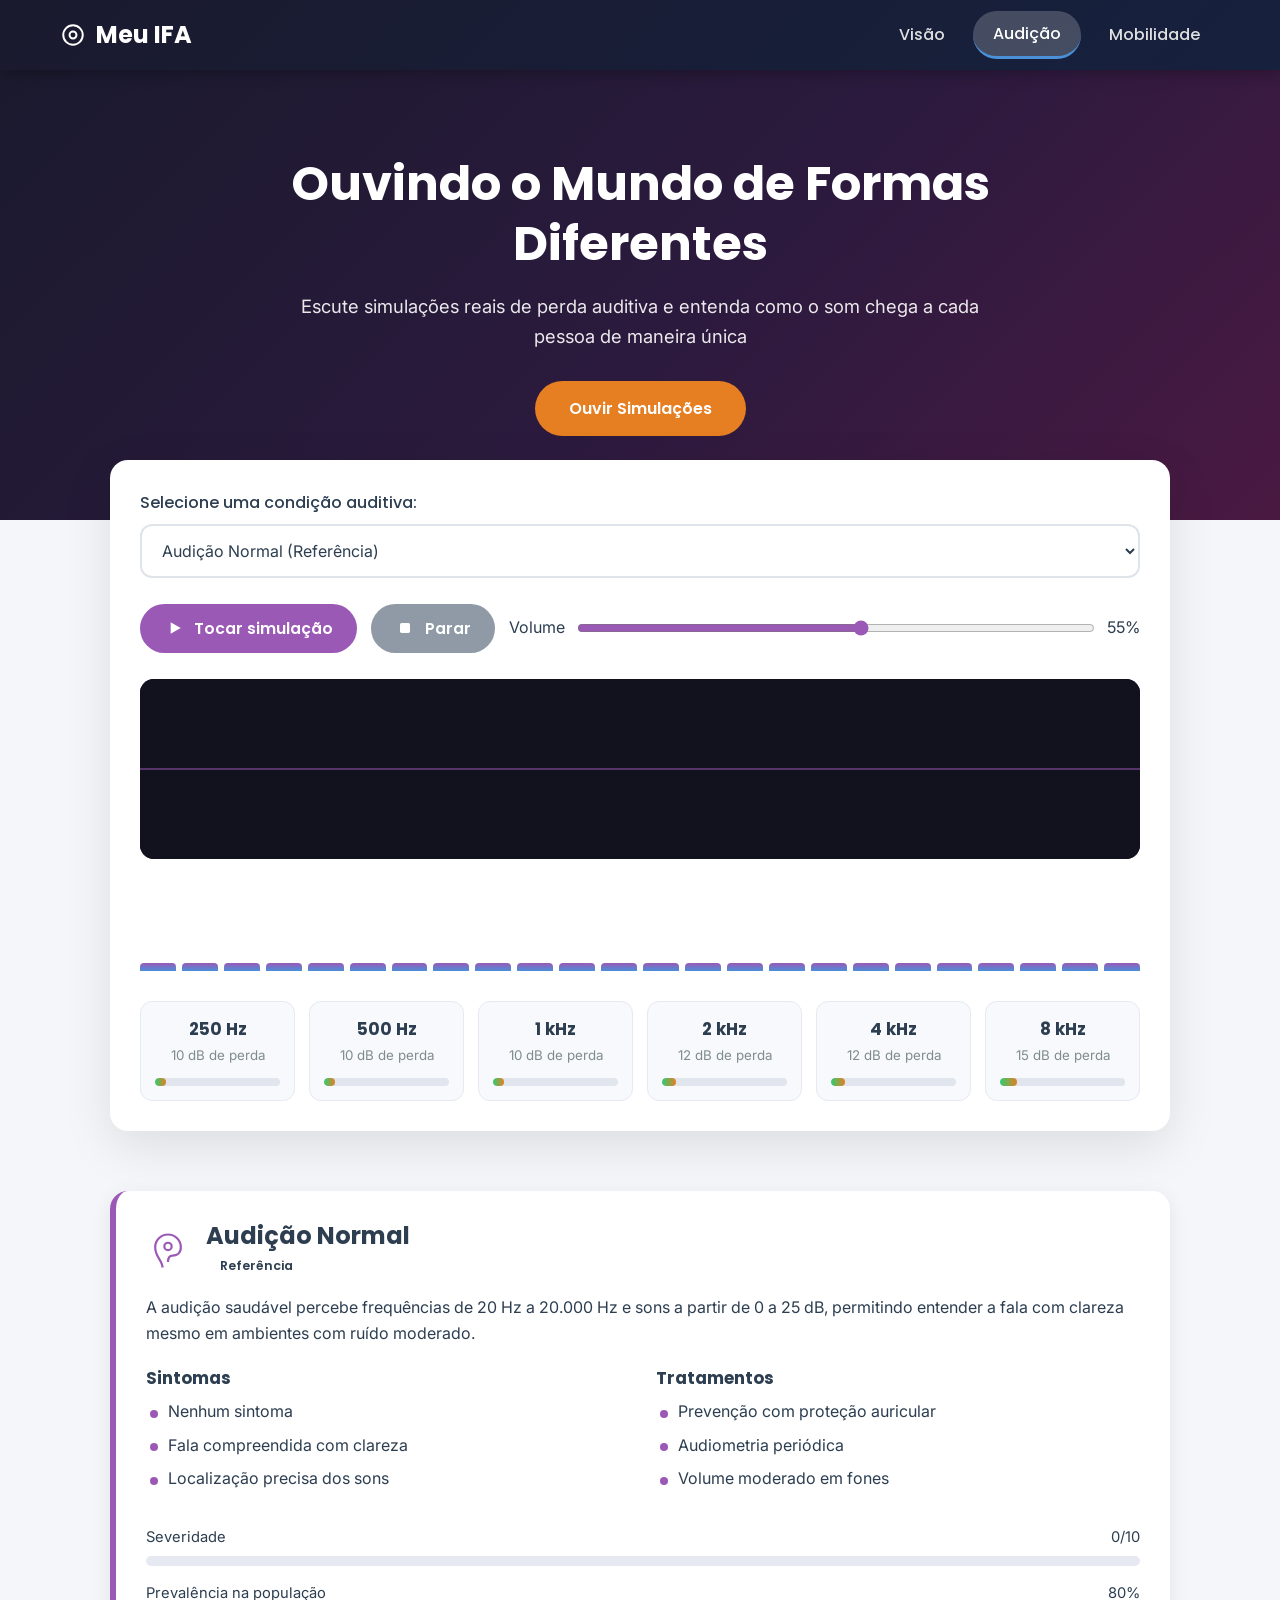
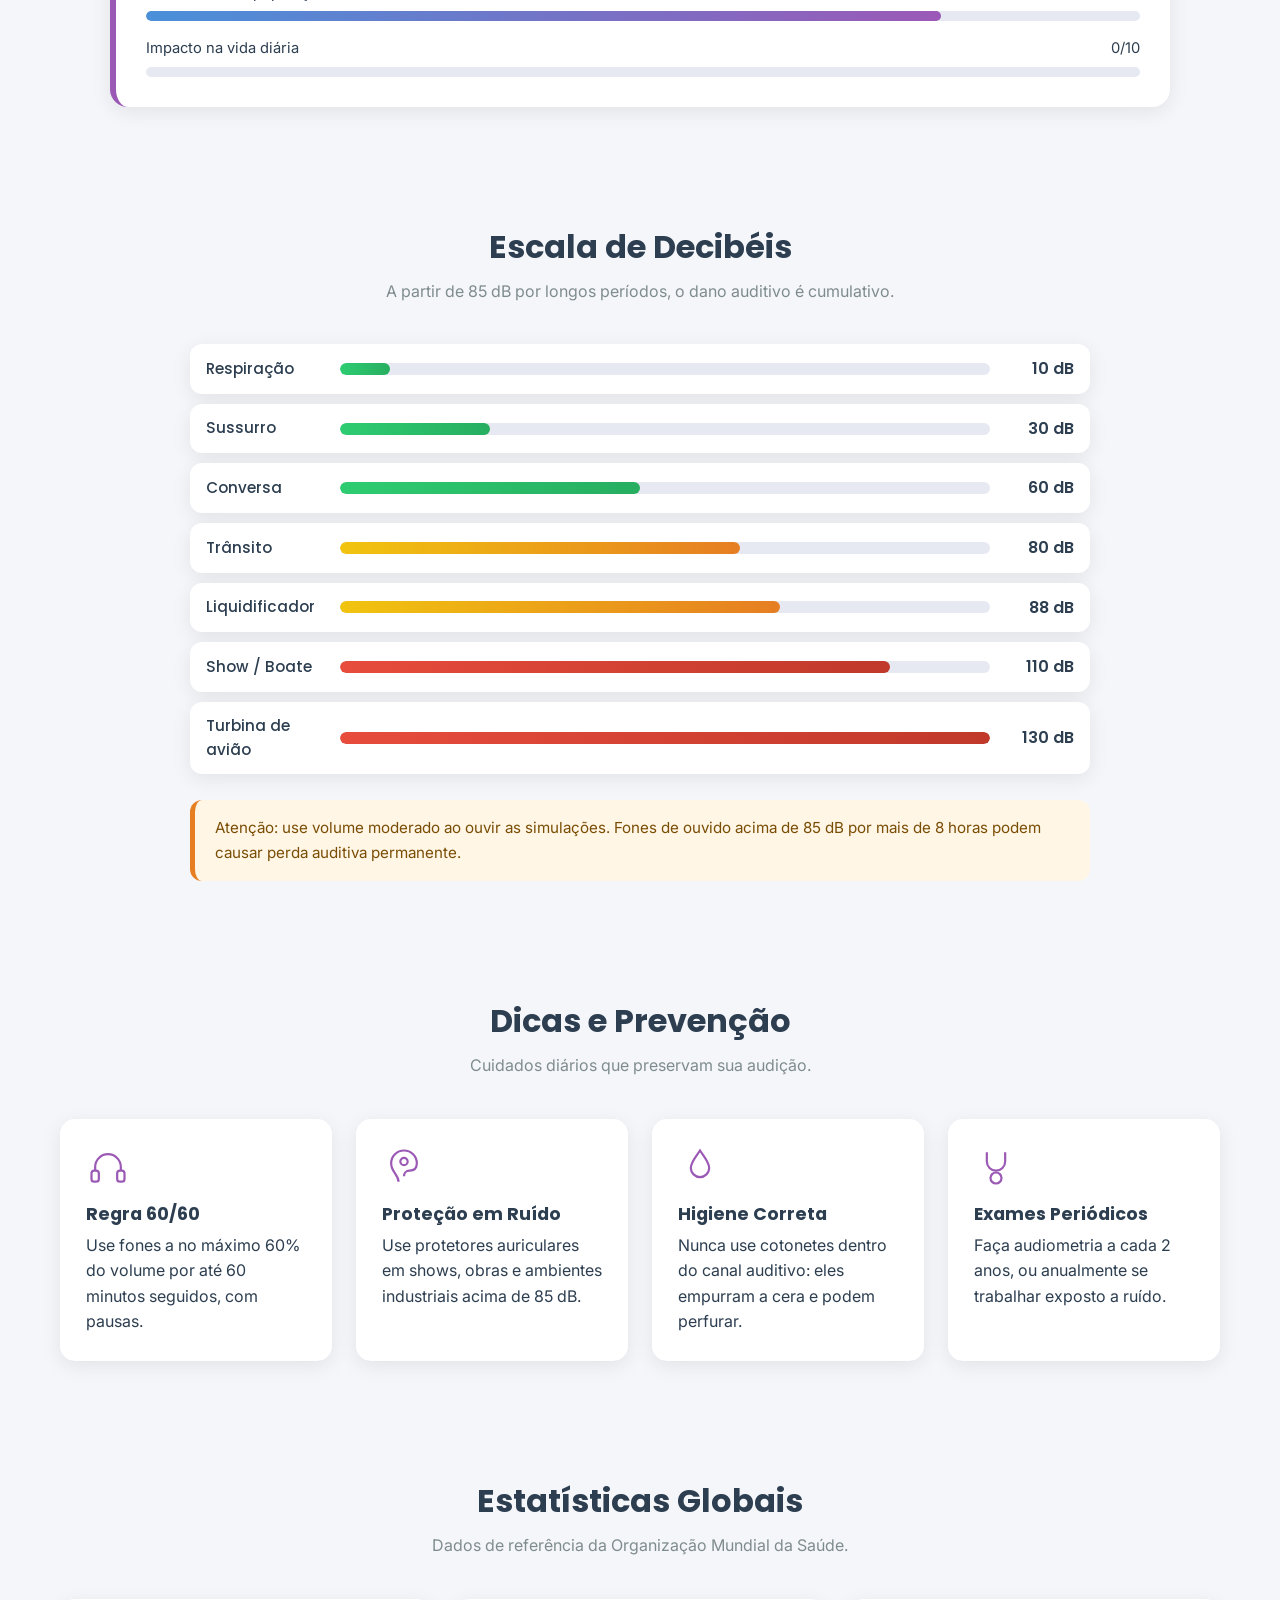
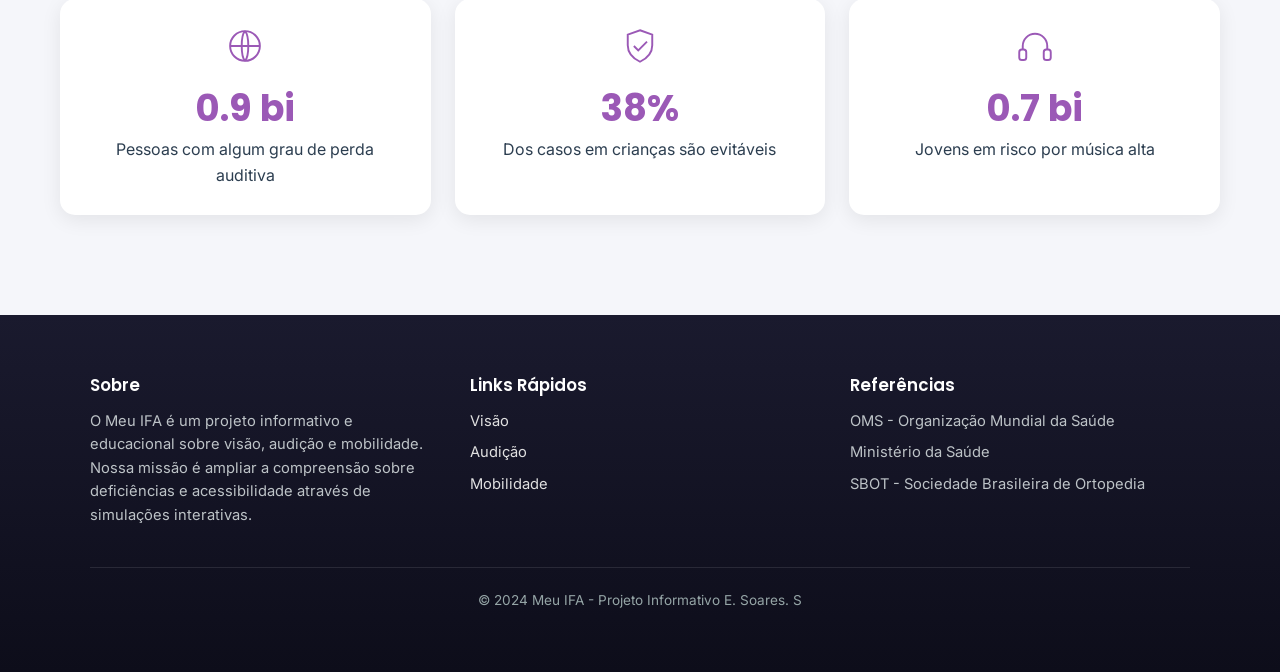
==== audicao.html @ 1caa63b7 "Add files via upload" ====
<!DOCTYPE html>
<html lang="pt-BR">
  <head>
    <meta charset="UTF-8" />
    <meta name="viewport" content="width=device-width, initial-scale=1.0" />
    <title>Audição | Meu IFA</title>
    <meta
      name="description"
      content="Simule perda auditiva leve, moderada, severa, zumbido e presbiacusia com áudio em tempo real, veja audiogramas, escala de decibéis e prevenção."
    />
    <link rel="preconnect" href="https://fonts.googleapis.com" />
    <link rel="preconnect" href="https://fonts.gstatic.com" crossorigin />
    <link
      href="https://fonts.googleapis.com/css2?family=Poppins:wght@300;400;500;600;700&family=Inter:wght@400;500&display=swap"
      rel="stylesheet"
    />
    <link rel="stylesheet" href="css/estilo.css" />
    <link rel="stylesheet" href="css/audicao.css" />
  </head>
  <body>
    <!-- ================= HEADER FIXO ================= -->
    <header class="site-header">
      <div class="header-inner">
        <a class="logo" href="index.html">
          <svg viewBox="0 0 24 24" fill="none" stroke="currentColor" stroke-width="1.8" aria-hidden="true">
            <circle cx="12" cy="12" r="9" />
            <circle cx="12" cy="12" r="3.2" />
          </svg>
          Meu IFA
        </a>
        <button class="btn-menu" type="button" aria-label="Abrir menu de navegação" aria-expanded="false">
          <span></span><span></span><span></span>
        </button>
        <nav class="nav-principal" aria-label="Navegação principal">
          <ul class="nav-list">
            <li><a href="visao.html">Visão</a></li>
            <li><a href="audicao.html">Audição</a></li>
            <li><a href="mobilidade.html">Mobilidade</a></li>
          </ul>
        </nav>
      </div>
    </header>

    <main>
      <!-- ================= HERO ================= -->
      <section class="hero hero-audicao">
        <h1>Ouvindo o Mundo de Formas Diferentes</h1>
        <p>
          Escute simulações reais de perda auditiva e entenda como o som chega a cada pessoa de
          maneira única
        </p>
        <button class="btn-cta" type="button" data-scroll="#simulador">Ouvir Simulações</button>
      </section>

      <!-- ================= SIMULADOR DE ÁUDIO ================= -->
      <section class="simulador-audio" id="simulador" aria-labelledby="titulo-simulador">
        <h2 id="titulo-simulador" class="sr-only">Simulador de condições auditivas</h2>

        <div class="painel-audio">
          <div class="campo-dropdown">
            <label for="seletor-condicao">Selecione uma condição auditiva:</label>
            <select id="seletor-condicao">
              <option value="normal">Audição Normal (Referência)</option>
              <option value="leve">Perda Auditiva Leve (26-40 dB)</option>
              <option value="moderada">Perda Auditiva Moderada (41-60 dB)</option>
              <option value="severa">Perda Auditiva Severa (61-80 dB)</option>
              <option value="profunda">Perda Auditiva Profunda (81+ dB)</option>
              <option value="presbiacusia">Presbiacusia (perda por idade)</option>
              <option value="zumbido">Zumbido (Tinnitus)</option>
              <option value="conducao">Perda Condutiva (som abafado)</option>
            </select>
          </div>

          <div class="controles-audio">
            <button class="btn-audio" type="button" id="btn-tocar">
              <svg viewBox="0 0 24 24" fill="currentColor" aria-hidden="true">
                <path d="M8 5l12 7-12 7V5Z" />
              </svg>
              <span id="rotulo-tocar">Tocar simulação</span>
            </button>
            <button class="btn-audio secundario" type="button" id="btn-parar" disabled>
              <svg viewBox="0 0 24 24" fill="currentColor" aria-hidden="true">
                <rect x="6" y="6" width="12" height="12" rx="2" />
              </svg>
              <span>Parar</span>
            </button>
            <div class="campo-volume">
              <label for="volume">Volume</label>
              <input type="range" id="volume" min="0" max="100" value="55" />
              <span id="valor-volume">55%</span>
            </div>
          </div>

          <!-- Visualizador de onda em tempo real -->
          <div class="moldura-onda">
            <canvas id="onda" width="1000" height="180" aria-label="Visualização da onda sonora"></canvas>
          </div>

          <!-- Equalizador visual (barras CSS) -->
          <div class="equalizador" id="equalizador" aria-hidden="true"></div>

          <!-- Audiograma simplificado -->
          <div class="audiograma" id="audiograma"></div>
        </div>
      </section>

      <!-- ================= CARD INFORMATIVO ================= -->
      <section class="info-condicao" aria-live="polite">
        <div class="caixa">
          <div class="info-topo">
            <span class="info-icone" id="info-icone" aria-hidden="true"></span>
            <div>
              <h2 id="info-nome">Audição Normal</h2>
              <span class="badge" id="info-badge">Referência</span>
            </div>
          </div>

          <p id="info-descricao"></p>

          <div class="info-listas">
            <div>
              <h3>Sintomas</h3>
              <ul id="lista-sintomas"></ul>
            </div>
            <div>
              <h3>Tratamentos</h3>
              <ul id="lista-tratamentos"></ul>
            </div>
          </div>

          <div class="grid-barras">
            <div class="linha-barra">
              <div class="rotulo"><span>Severidade</span><span id="valor-severidade">0/10</span></div>
              <div class="trilha"><div class="preenchimento severidade" id="barra-severidade"></div></div>
            </div>
            <div class="linha-barra">
              <div class="rotulo"><span>Prevalência na população</span><span id="valor-prevalencia">0%</span></div>
              <div class="trilha"><div class="preenchimento prevalencia" id="barra-prevalencia"></div></div>
            </div>
            <div class="linha-barra">
              <div class="rotulo"><span>Impacto na vida diária</span><span id="valor-impacto">0/10</span></div>
              <div class="trilha"><div class="preenchimento impacto" id="barra-impacto"></div></div>
            </div>
          </div>
        </div>
      </section>

      <!-- ================= ESCALA DE DECIBÉIS ================= -->
      <section class="secao">
        <h2 class="secao-titulo">Escala de Decibéis</h2>
        <p class="secao-sub">A partir de 85 dB por longos períodos, o dano auditivo é cumulativo.</p>

        <div class="escala-db" id="escala-db"></div>

        <p class="aviso">
          Atenção: use volume moderado ao ouvir as simulações. Fones de ouvido acima de 85 dB por
          mais de 8 horas podem causar perda auditiva permanente.
        </p>
      </section>

      <!-- ================= DICAS E PREVENÇÃO ================= -->
      <section class="secao">
        <h2 class="secao-titulo">Dicas e Prevenção</h2>
        <p class="secao-sub">Cuidados diários que preservam sua audição.</p>

        <div class="grid-dicas">
          <article class="card dica reveal">
            <!-- Fone de ouvido -->
            <svg viewBox="0 0 48 48" fill="none" stroke="currentColor" stroke-width="2.4" aria-hidden="true">
              <path d="M10 28v-4a14 14 0 0 1 28 0v4" />
              <rect x="6" y="28" width="8" height="12" rx="3" />
              <rect x="34" y="28" width="8" height="12" rx="3" />
            </svg>
            <h3>Regra 60/60</h3>
            <p>Use fones a no máximo 60% do volume por até 60 minutos seguidos, com pausas.</p>
          </article>

          <article class="card dica reveal">
            <!-- Protetor auricular -->
            <svg viewBox="0 0 48 48" fill="none" stroke="currentColor" stroke-width="2.4" aria-hidden="true">
              <path d="M18 40c0-8-8-10-8-20a14 14 0 0 1 28 0c0 6-4 8-8 8s-6 3-6 6" />
              <circle cx="24" cy="18" r="4" />
            </svg>
            <h3>Proteção em Ruído</h3>
            <p>Use protetores auriculares em shows, obras e ambientes industriais acima de 85 dB.</p>
          </article>

          <article class="card dica reveal">
            <!-- Gota / higiene -->
            <svg viewBox="0 0 48 48" fill="none" stroke="currentColor" stroke-width="2.4" aria-hidden="true">
              <path d="M24 6c6 9 10 13 10 19a10 10 0 0 1-20 0c0-6 4-10 10-19Z" />
            </svg>
            <h3>Higiene Correta</h3>
            <p>Nunca use cotonetes dentro do canal auditivo: eles empurram a cera e podem perfurar.</p>
          </article>

          <article class="card dica reveal">
            <!-- Estetoscópio / exame -->
            <svg viewBox="0 0 48 48" fill="none" stroke="currentColor" stroke-width="2.4" aria-hidden="true">
              <path d="M14 8v10a10 10 0 0 0 20 0V8" />
              <circle cx="24" cy="36" r="6" />
            </svg>
            <h3>Exames Periódicos</h3>
            <p>Faça audiometria a cada 2 anos, ou anualmente se trabalhar exposto a ruído.</p>
          </article>
        </div>
      </section>

      <!-- ================= ESTATÍSTICAS GLOBAIS ================= -->
      <section class="secao">
        <h2 class="secao-titulo">Estatísticas Globais</h2>
        <p class="secao-sub">Dados de referência da Organização Mundial da Saúde.</p>

        <div class="grid-stats">
          <article class="card stat reveal">
            <svg viewBox="0 0 48 48" fill="none" stroke="currentColor" stroke-width="2.2" aria-hidden="true">
              <circle cx="24" cy="24" r="17" />
              <path d="M7 24h34M24 7c5 5 5 29 0 34M24 7c-5 5-5 29 0 34" />
            </svg>
            <div class="numero" data-contador="1.5" data-decimais="1" data-sufixo=" bi">0</div>
            <p>Pessoas com algum grau de perda auditiva</p>
          </article>

          <article class="card stat reveal">
            <svg viewBox="0 0 48 48" fill="none" stroke="currentColor" stroke-width="2.2" aria-hidden="true">
              <path d="M24 6l14 5v12c0 9-6 15-14 19-8-4-14-10-14-19V11l14-5Z" />
              <path d="M17 24l5 5 10-10" />
            </svg>
            <div class="numero" data-contador="60" data-decimais="0" data-sufixo="%">0</div>
            <p>Dos casos em crianças são evitáveis</p>
          </article>

          <article class="card stat reveal">
            <svg viewBox="0 0 48 48" fill="none" stroke="currentColor" stroke-width="2.2" aria-hidden="true">
              <path d="M10 28v-4a14 14 0 0 1 28 0v4" />
              <rect x="6" y="28" width="8" height="12" rx="3" />
              <rect x="34" y="28" width="8" height="12" rx="3" />
            </svg>
            <div class="numero" data-contador="1.1" data-decimais="1" data-sufixo=" bi">0</div>
            <p>Jovens em risco por música alta</p>
          </article>
        </div>
      </section>
    </main>

    <!-- ================= FOOTER ================= -->
    <footer class="site-footer">
      <div class="footer-grid">
        <div>
          <h3>Sobre</h3>
          <p>
            O Meu IFA é um projeto informativo e educacional sobre visão, audição e
            mobilidade. Nossa missão é ampliar a compreensão sobre deficiências e acessibilidade
            através de simulações interativas.
          </p>
        </div>
        <div>
          <h3>Links Rápidos</h3>
          <ul>
            <li><a href="visao.html">Visão</a></li>
            <li><a href="audicao.html">Audição</a></li>
            <li><a href="mobilidade.html">Mobilidade</a></li>
          </ul>
        </div>
        <div>
          <h3>Referências</h3>
          <ul>
            <li>OMS - Organização Mundial da Saúde</li>
            <li>Ministério da Saúde</li>
            <li>SBOT - Sociedade Brasileira de Ortopedia</li>
          </ul>
        </div>
      </div>
      <div class="footer-base">&copy; 2024 Meu IFA - Projeto Informativo E. Soares. S</div>
    </footer>

    <button class="btn-topo" type="button" aria-label="Voltar ao topo">
      <svg viewBox="0 0 24 24" fill="none" stroke="currentColor" stroke-width="2.4" aria-hidden="true">
        <path d="M12 19V5M5 12l7-7 7 7" />
      </svg>
    </button>

    <script src="js/main.js"></script>
    <script src="js/audicao.js"></script>
  </body>
</html>
---- css/estilo.css ----
/* ============================================================
   estilo.css - Estilos globais compartilhados
   Sentidos Humanos - Projeto informativo
   ============================================================ */

/* ---------- Reset ---------- */
*,
*::before,
*::after {
  margin: 0;
  padding: 0;
  box-sizing: border-box;
}

/* ---------- Variáveis / Paleta global ---------- */
:root {
  --primaria: #4a90d9;
  --secundaria: #2ecc71;
  --destaque: #e67e22;
  --roxo: #9b59b6;
  --vermelho: #e74c3c;
  --bg: #f5f6fa;
  --texto: #2c3e50;
  --texto-2: #7f8c8d;
  --card: #ffffff;
  --sombra: 0 5px 20px rgba(0, 0, 0, 0.08);
  --sombra-forte: 0 15px 50px rgba(0, 0, 0, 0.1);
  --grad-header: linear-gradient(135deg, #1a1a2e, #16213e);
  --grad-footer: linear-gradient(180deg, #1a1a2e, #0d0d1a);
  --header-h: 70px;
}

html {
  scroll-behavior: smooth;
  font-size: 16px;
}

body {
  font-family: "Inter", system-ui, sans-serif;
  font-size: 1rem;
  line-height: 1.6;
  color: var(--texto);
  background-color: var(--bg);
  padding-top: var(--header-h); /* compensa o header fixo */
}

h1,
h2,
h3,
h4 {
  font-family: "Poppins", system-ui, sans-serif;
  line-height: 1.25;
}

img,
svg {
  display: block;
  max-width: 100%;
}

/* ---------- HEADER FIXO ---------- */
.site-header {
  position: fixed;
  inset: 0 0 auto 0;
  height: var(--header-h);
  z-index: 1000;
  background: var(--grad-header);
  box-shadow: 0 2px 15px rgba(0, 0, 0, 0.3);
}

.header-inner {
  max-width: 1200px;
  height: 100%;
  margin: 0 auto;
  padding: 0 20px;
  display: flex;
  align-items: center;
  justify-content: space-between;
}

.logo {
  font-family: "Poppins", sans-serif;
  font-weight: 700;
  font-size: 24px;
  color: #ffffff;
  text-decoration: none;
  display: inline-flex;
  align-items: center;
  gap: 10px;
}

.logo svg {
  width: 26px;
  height: 26px;
}

.nav-list {
  list-style: none;
  display: flex;
  align-items: center;
  gap: 8px;
}

.nav-list a {
  display: inline-block;
  color: #e0e0e0;
  font-family: "Poppins", sans-serif;
  font-weight: 500;
  font-size: 16px;
  padding: 10px 20px;
  border-radius: 25px;
  text-decoration: none;
  transition: all 0.3s ease;
}

.nav-list a:hover,
.nav-list a:focus-visible {
  background: rgba(255, 255, 255, 0.1);
  color: #ffffff;
  outline: none;
}

.nav-list a.ativo {
  background: rgba(255, 255, 255, 0.2);
  color: #ffffff;
  border-bottom: 3px solid var(--primaria);
}

/* Botão hamburguer (mobile) */
.btn-menu {
  display: none;
  background: transparent;
  border: 1px solid rgba(255, 255, 255, 0.25);
  border-radius: 10px;
  padding: 8px 10px;
  cursor: pointer;
}

.btn-menu span {
  display: block;
  width: 24px;
  height: 2px;
  margin: 5px 0;
  background: #ffffff;
  border-radius: 2px;
  transition: transform 0.3s ease, opacity 0.3s ease;
}

.btn-menu.aberto span:nth-child(1) {
  transform: translateY(7px) rotate(45deg);
}
.btn-menu.aberto span:nth-child(2) {
  opacity: 0;
}
.btn-menu.aberto span:nth-child(3) {
  transform: translateY(-7px) rotate(-45deg);
}

/* ---------- HERO genérico ---------- */
.hero {
  min-height: 50vh;
  display: flex;
  flex-direction: column;
  align-items: center;
  justify-content: center;
  text-align: center;
  color: #ffffff;
  padding: 70px 20px;
}

.hero h1 {
  font-size: clamp(1.8rem, 4vw, 3rem);
  font-weight: 700;
  max-width: 900px;
}

.hero p {
  margin-top: 18px;
  max-width: 700px;
  font-size: clamp(0.95rem, 2vw, 1.15rem);
  color: rgba(255, 255, 255, 0.9);
}

.btn-cta {
  margin-top: 30px;
  display: inline-flex;
  align-items: center;
  gap: 10px;
  background: var(--destaque);
  color: #ffffff;
  border: none;
  border-radius: 50px;
  padding: 15px 34px;
  font-family: "Poppins", sans-serif;
  font-weight: 600;
  font-size: 1rem;
  cursor: pointer;
  transition: transform 0.3s ease, box-shadow 0.3s ease;
}

.btn-cta:hover {
  transform: scale(1.05);
  box-shadow: 0 8px 25px rgba(230, 126, 34, 0.4);
}

/* ---------- Layout de seções ---------- */
.secao {
  max-width: 1200px;
  margin: 0 auto;
  padding: 60px 20px;
}

.secao-titulo {
  text-align: center;
  font-size: clamp(1.4rem, 3vw, 2rem);
  font-weight: 700;
  color: var(--texto);
  display: flex;
  align-items: center;
  justify-content: center;
  gap: 12px;
}

.secao-sub {
  text-align: center;
  color: var(--texto-2);
  margin: 12px auto 40px;
  max-width: 640px;
}

.card {
  background: var(--card);
  border-radius: 15px;
  box-shadow: var(--sombra);
  padding: 26px;
}

/* Reveal via Intersection Observer */
.reveal {
  opacity: 0;
  transform: translateY(24px);
  transition: opacity 0.6s ease, transform 0.6s ease;
}

.reveal.visivel {
  opacity: 1;
  transform: none;
}

/* ---------- FOOTER GLOBAL ---------- */
.site-footer {
  background: var(--grad-footer);
  color: #e0e0e0;
  padding: 60px 20px;
  margin-top: 40px;
}

.footer-grid {
  max-width: 1100px;
  margin: 0 auto;
  display: grid;
  grid-template-columns: repeat(3, 1fr);
  gap: 40px;
}

.footer-grid h3 {
  color: #ffffff;
  font-size: 1.05rem;
  font-weight: 600;
  margin-bottom: 14px;
}

.footer-grid p,
.footer-grid li {
  font-size: 0.92rem;
  color: #bdc3c7;
}

.footer-grid ul {
  list-style: none;
  display: grid;
  gap: 8px;
}

.footer-grid a {
  color: #e0e0e0;
  text-decoration: none;
  transition: color 0.3s ease;
}

.footer-grid a:hover {
  color: var(--primaria);
}

.footer-base {
  max-width: 1100px;
  margin: 40px auto 0;
  padding-top: 22px;
  border-top: 1px solid rgba(255, 255, 255, 0.1);
  text-align: center;
  font-size: 0.85rem;
  color: #95a5a6;
}

/* ---------- Botão voltar ao topo ---------- */
.btn-topo {
  position: fixed;
  right: 24px;
  bottom: 24px;
  width: 50px;
  height: 50px;
  border: none;
  border-radius: 50%;
  background: #1abc9c;
  color: #ffffff;
  display: grid;
  place-items: center;
  cursor: pointer;
  opacity: 0;
  visibility: hidden;
  transform: translateY(10px);
  transition: all 0.3s ease;
  z-index: 900;
  box-shadow: 0 8px 20px rgba(0, 0, 0, 0.2);
}

.btn-topo.mostrar {
  opacity: 1;
  visibility: visible;
  transform: none;
}

.btn-topo:hover {
  transform: scale(1.1);
}

.btn-topo svg {
  width: 22px;
  height: 22px;
}

/* ---------- Utilidades ---------- */
.badge {
  display: inline-block;
  padding: 5px 14px;
  border-radius: 50px;
  font-family: "Poppins", sans-serif;
  font-size: 0.78rem;
  font-weight: 600;
}

.glass {
  background: rgba(255, 255, 255, 0.7);
  backdrop-filter: blur(10px);
}

.spinner {
  width: 28px;
  height: 28px;
  border: 3px solid rgba(0, 0, 0, 0.1);
  border-top-color: var(--primaria);
  border-radius: 50%;
  animation: girar 0.8s linear infinite;
}

@keyframes girar {
  to {
    transform: rotate(360deg);
  }
}

.sr-only {
  position: absolute;
  width: 1px;
  height: 1px;
  overflow: hidden;
  clip: rect(0 0 0 0);
  white-space: nowrap;
}

/* ---------- Responsivo ---------- */
@media (max-width: 768px) {
  .btn-menu {
    display: block;
  }

  .nav-principal {
    position: absolute;
    top: var(--header-h);
    left: 0;
    right: 0;
    background: #16213e;
    border-top: 1px solid rgba(255, 255, 255, 0.08);
    max-height: 0;
    overflow: hidden;
    transition: max-height 0.35s ease;
  }

  .nav-principal.aberto {
    max-height: 260px;
  }

  .nav-list {
    flex-direction: column;
    align-items: stretch;
    gap: 0;
    padding: 10px 16px 18px;
  }

  .nav-list a {
    display: block;
    border-radius: 12px;
  }

  .footer-grid {
    grid-template-columns: 1fr;
    gap: 28px;
  }

  .site-footer {
    padding: 40px 20px;
  }

  .secao {
    padding: 44px 16px;
  }
}
---- css/audicao.css ----
/* ============================================================
   audicao.css - Estilos exclusivos da pÃ¡gina de AudiÃ§Ã£o
   ============================================================ */

   .hero-audicao {
    background: linear-gradient(135deg, #1a1a2e, #2c1a3e 55%, #4a1942);
  }
  
  /* ---------- Simulador ---------- */
  .simulador-audio {
    max-width: 1100px;
    margin: -60px auto 0;
    padding: 0 20px 60px;
    position: relative;
    z-index: 5;
  }
  
  .painel-audio {
    background: var(--card);
    border-radius: 18px;
    box-shadow: var(--sombra-forte);
    padding: 30px;
  }
  
  .campo-dropdown {
    margin-bottom: 26px;
  }
  
  .campo-dropdown label {
    display: block;
    font-family: "Poppins", sans-serif;
    font-weight: 500;
    margin-bottom: 8px;
  }
  
  .campo-dropdown select {
    width: 100%;
    padding: 14px 16px;
    font-size: 1rem;
    font-family: inherit;
    color: var(--texto);
    background: #fff;
    border: 2px solid #dfe4ea;
    border-radius: 12px;
    cursor: pointer;
    transition: border-color 0.25s ease;
  }
  
  .campo-dropdown select:focus-visible {
    outline: none;
    border-color: var(--roxo);
  }
  
  /* ---------- Controles de reproduÃ§Ã£o ---------- */
  .controles-audio {
    display: flex;
    flex-wrap: wrap;
    gap: 14px;
    align-items: center;
  }
  
  .btn-audio {
    display: inline-flex;
    align-items: center;
    gap: 10px;
    padding: 13px 24px;
    border: none;
    border-radius: 30px;
    font-family: "Poppins", sans-serif;
    font-weight: 600;
    font-size: 0.98rem;
    color: #fff;
    background: var(--roxo);
    cursor: pointer;
    transition: transform 0.25s ease, box-shadow 0.25s ease, background 0.25s ease;
  }
  
  .btn-audio.secundario {
    background: #34495e;
  }
  
  .btn-audio:hover {
    transform: translateY(-2px);
    box-shadow: 0 10px 24px rgba(155, 89, 182, 0.35);
  }
  
  .btn-audio[disabled] {
    opacity: 0.55;
    cursor: not-allowed;
    transform: none;
    box-shadow: none;
  }
  
  .btn-audio svg {
    width: 20px;
    height: 20px;
  }
  
  .campo-volume {
    display: flex;
    align-items: center;
    gap: 12px;
    flex: 1 1 220px;
  }
  
  .campo-volume input[type="range"] {
    flex: 1;
    accent-color: var(--roxo);
  }
  
  /* ---------- Visualizador de ondas (canvas) ---------- */
  .moldura-onda {
    margin-top: 26px;
    background: #12121f;
    border-radius: 14px;
    overflow: hidden;
  }
  
  .moldura-onda canvas {
    width: 100%;
    height: 180px;
    display: block;
  }
  
  /* ---------- Equalizador visual (barras CSS) ---------- */
  .equalizador {
    display: flex;
    align-items: flex-end;
    gap: 6px;
    height: 90px;
    margin-top: 22px;
  }
  
  .equalizador .barra-eq {
    flex: 1;
    background: linear-gradient(180deg, var(--roxo), var(--primaria));
    border-radius: 4px 4px 0 0;
    height: 8%;
    transition: height 0.18s ease;
  }
  
  /* ---------- Audiograma (frequÃªncias) ---------- */
  .audiograma {
    display: grid;
    grid-template-columns: repeat(auto-fit, minmax(120px, 1fr));
    gap: 14px;
    margin-top: 30px;
  }
  
  .freq-card {
    background: #f8f9fc;
    border: 1px solid #e6e9f2;
    border-radius: 12px;
    padding: 14px;
    text-align: center;
  }
  
  .freq-card strong {
    display: block;
    font-family: "Poppins", sans-serif;
    font-size: 1.05rem;
  }
  
  .freq-card small {
    color: var(--texto-2);
  }
  
  .freq-trilha {
    height: 8px;
    background: #e1e5ee;
    border-radius: 6px;
    margin-top: 10px;
    overflow: hidden;
  }
  
  .freq-preenchimento {
    height: 100%;
    width: 0;
    border-radius: 6px;
    background: linear-gradient(90deg, var(--secundaria), var(--destaque));
    transition: width 0.9s ease;
  }
  
  /* ---------- Card informativo ---------- */
  .info-condicao {
    max-width: 1100px;
    margin: 0 auto;
    padding: 0 20px 60px;
  }
  
  .info-condicao .caixa {
    background: var(--card);
    border-radius: 18px;
    box-shadow: var(--sombra);
    padding: 30px;
    border-left: 6px solid var(--roxo);
  }
  
  .info-topo {
    display: flex;
    align-items: center;
    gap: 16px;
    margin-bottom: 14px;
  }
  
  .info-icone svg {
    width: 44px;
    height: 44px;
    color: var(--roxo);
  }
  
  .info-listas {
    display: grid;
    grid-template-columns: repeat(2, 1fr);
    gap: 26px;
    margin-top: 22px;
  }
  
  .info-listas h3 {
    font-size: 1.05rem;
    margin-bottom: 10px;
  }
  
  .info-listas ul {
    list-style: none;
  }
  
  .info-listas li {
    position: relative;
    padding-left: 22px;
    margin-bottom: 8px;
  }
  
  .info-listas li::before {
    content: "";
    position: absolute;
    left: 4px;
    top: 0.65em;
    width: 8px;
    height: 8px;
    border-radius: 50%;
    background: var(--roxo);
  }
  
  .grid-barras {
    margin-top: 26px;
    display: grid;
    gap: 16px;
  }
  
  .linha-barra .rotulo {
    display: flex;
    justify-content: space-between;
    font-size: 0.92rem;
    margin-bottom: 6px;
  }
  
  .linha-barra .trilha {
    height: 10px;
    background: #e6e9f2;
    border-radius: 8px;
    overflow: hidden;
  }
  
  .linha-barra .preenchimento {
    height: 100%;
    width: 0;
    border-radius: 8px;
    transition: width 1s ease;
  }
  
  .preenchimento.severidade {
    background: linear-gradient(90deg, #f39c12, var(--vermelho));
  }
  
  .preenchimento.prevalencia {
    background: linear-gradient(90deg, var(--primaria), var(--roxo));
  }
  
  .preenchimento.impacto {
    background: linear-gradient(90deg, var(--secundaria), var(--primaria));
  }
  
  /* ---------- Grids de conteÃºdo ---------- */
  .grid-dicas {
    display: grid;
    grid-template-columns: repeat(auto-fit, minmax(240px, 1fr));
    gap: 24px;
  }
  
  .card.dica svg {
    width: 44px;
    height: 44px;
    color: var(--roxo);
    margin-bottom: 14px;
  }
  
  .card.dica h3 {
    font-size: 1.1rem;
    margin-bottom: 8px;
  }
  
  .grid-stats {
    display: grid;
    grid-template-columns: repeat(auto-fit, minmax(220px, 1fr));
    gap: 24px;
    text-align: center;
  }
  
  .card.stat svg {
    width: 42px;
    height: 42px;
    color: var(--roxo);
    margin: 0 auto 12px;
  }
  
  .card.stat .numero {
    font-family: "Poppins", sans-serif;
    font-size: 2.3rem;
    font-weight: 700;
    color: var(--roxo);
  }
  
  /* ---------- Escala de decibÃ©is ---------- */
  .escala-db {
    display: grid;
    gap: 10px;
    max-width: 900px;
    margin: 0 auto;
  }
  
  .item-db {
    display: grid;
    grid-template-columns: 120px 1fr 70px;
    align-items: center;
    gap: 14px;
    background: var(--card);
    border-radius: 12px;
    padding: 12px 16px;
    box-shadow: var(--sombra);
  }
  
  .item-db .trilha-db {
    height: 12px;
    background: #e6e9f2;
    border-radius: 8px;
    overflow: hidden;
  }
  
  .item-db .fill-db {
    height: 100%;
    width: 0;
    border-radius: 8px;
    transition: width 1.2s ease;
  }
  
  .fill-db.seguro {
    background: linear-gradient(90deg, #2ecc71, #27ae60);
  }
  
  .fill-db.atencao {
    background: linear-gradient(90deg, #f1c40f, #e67e22);
  }
  
  .fill-db.perigo {
    background: linear-gradient(90deg, #e74c3c, #c0392b);
  }
  
  .item-db strong {
    font-family: "Poppins", sans-serif;
    font-weight: 500;
    font-size: 0.95rem;
  }
  
  .item-db span {
    text-align: right;
    font-family: "Poppins", sans-serif;
    font-weight: 600;
  }
  
  .aviso {
    max-width: 900px;
    margin: 26px auto 0;
    background: #fff6e5;
    border-left: 5px solid var(--destaque);
    border-radius: 12px;
    padding: 16px 20px;
    color: #7a4d05;
    font-size: 0.95rem;
  }
  
  @media (max-width: 720px) {
    .info-listas {
      grid-template-columns: 1fr;
    }
    .item-db {
      grid-template-columns: 90px 1fr 60px;
      font-size: 0.9rem;
    }
    .simulador-audio {
      margin-top: -30px;
    }
  }
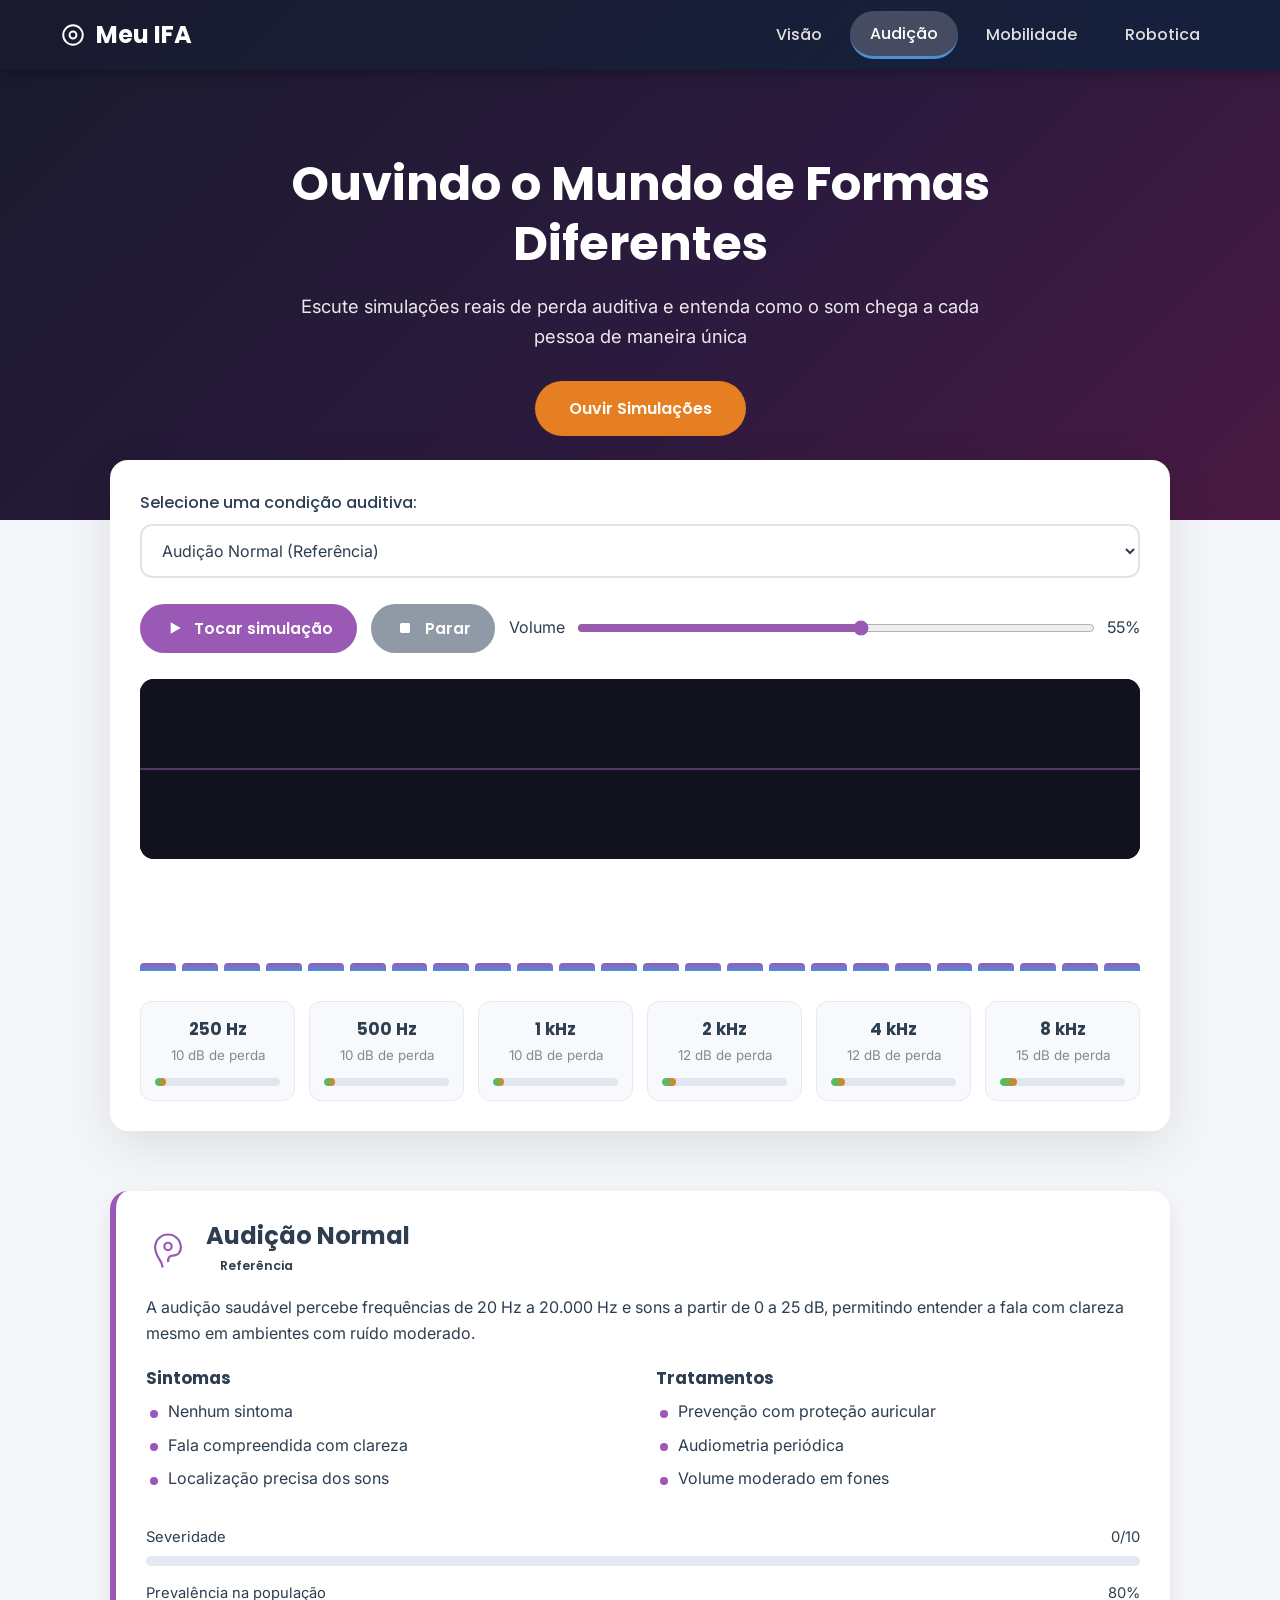
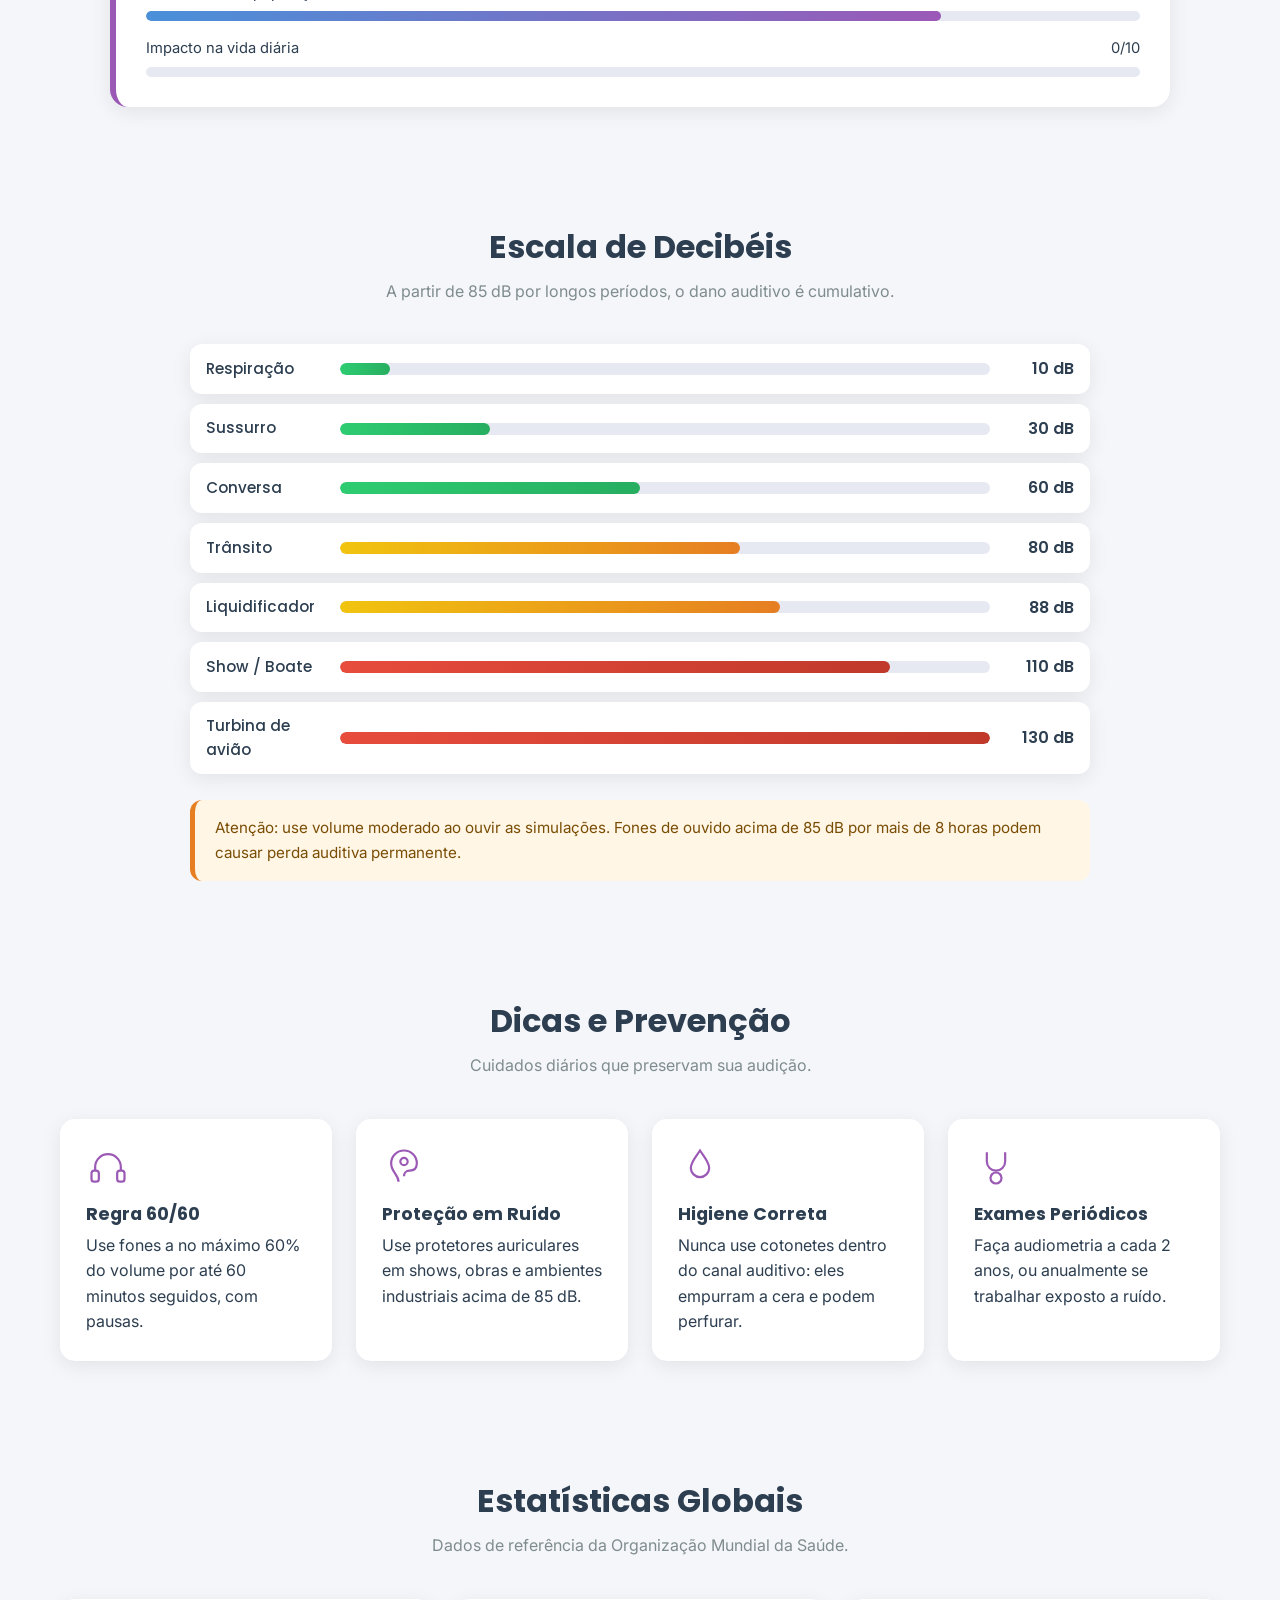
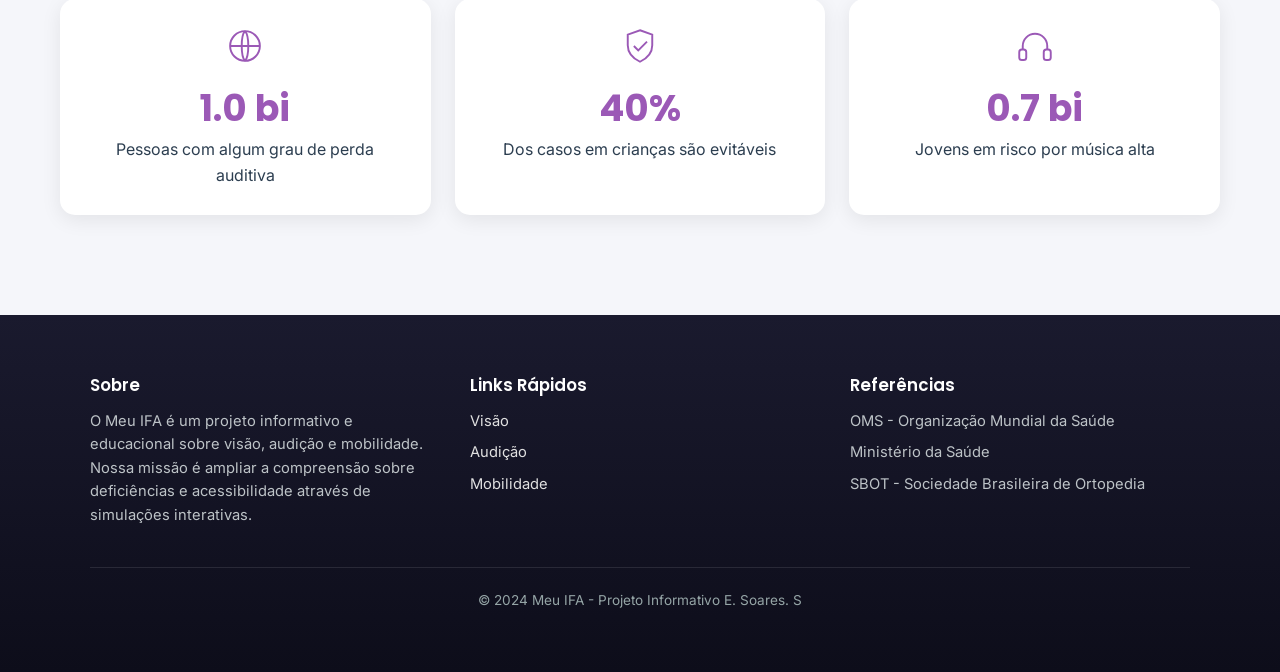
==== commit 75d4a44f: "Add files via upload" ====
--- a/audicao.html
+++ b/audicao.html
@@ -35,8 +35,7 @@
           <ul class="nav-list">
             <li><a href="visao.html">Visão</a></li>
             <li><a href="audicao.html">Audição</a></li>
-            <li><a href="mobilidade.html">Mobilidade</a></li>
-          </ul>
+            <li><a href="mobilidade.html">Mobilidade</a></li><li><a href="robotica.html">Robotica</a></li>          </ul>
         </nav>
       </div>
     </header>
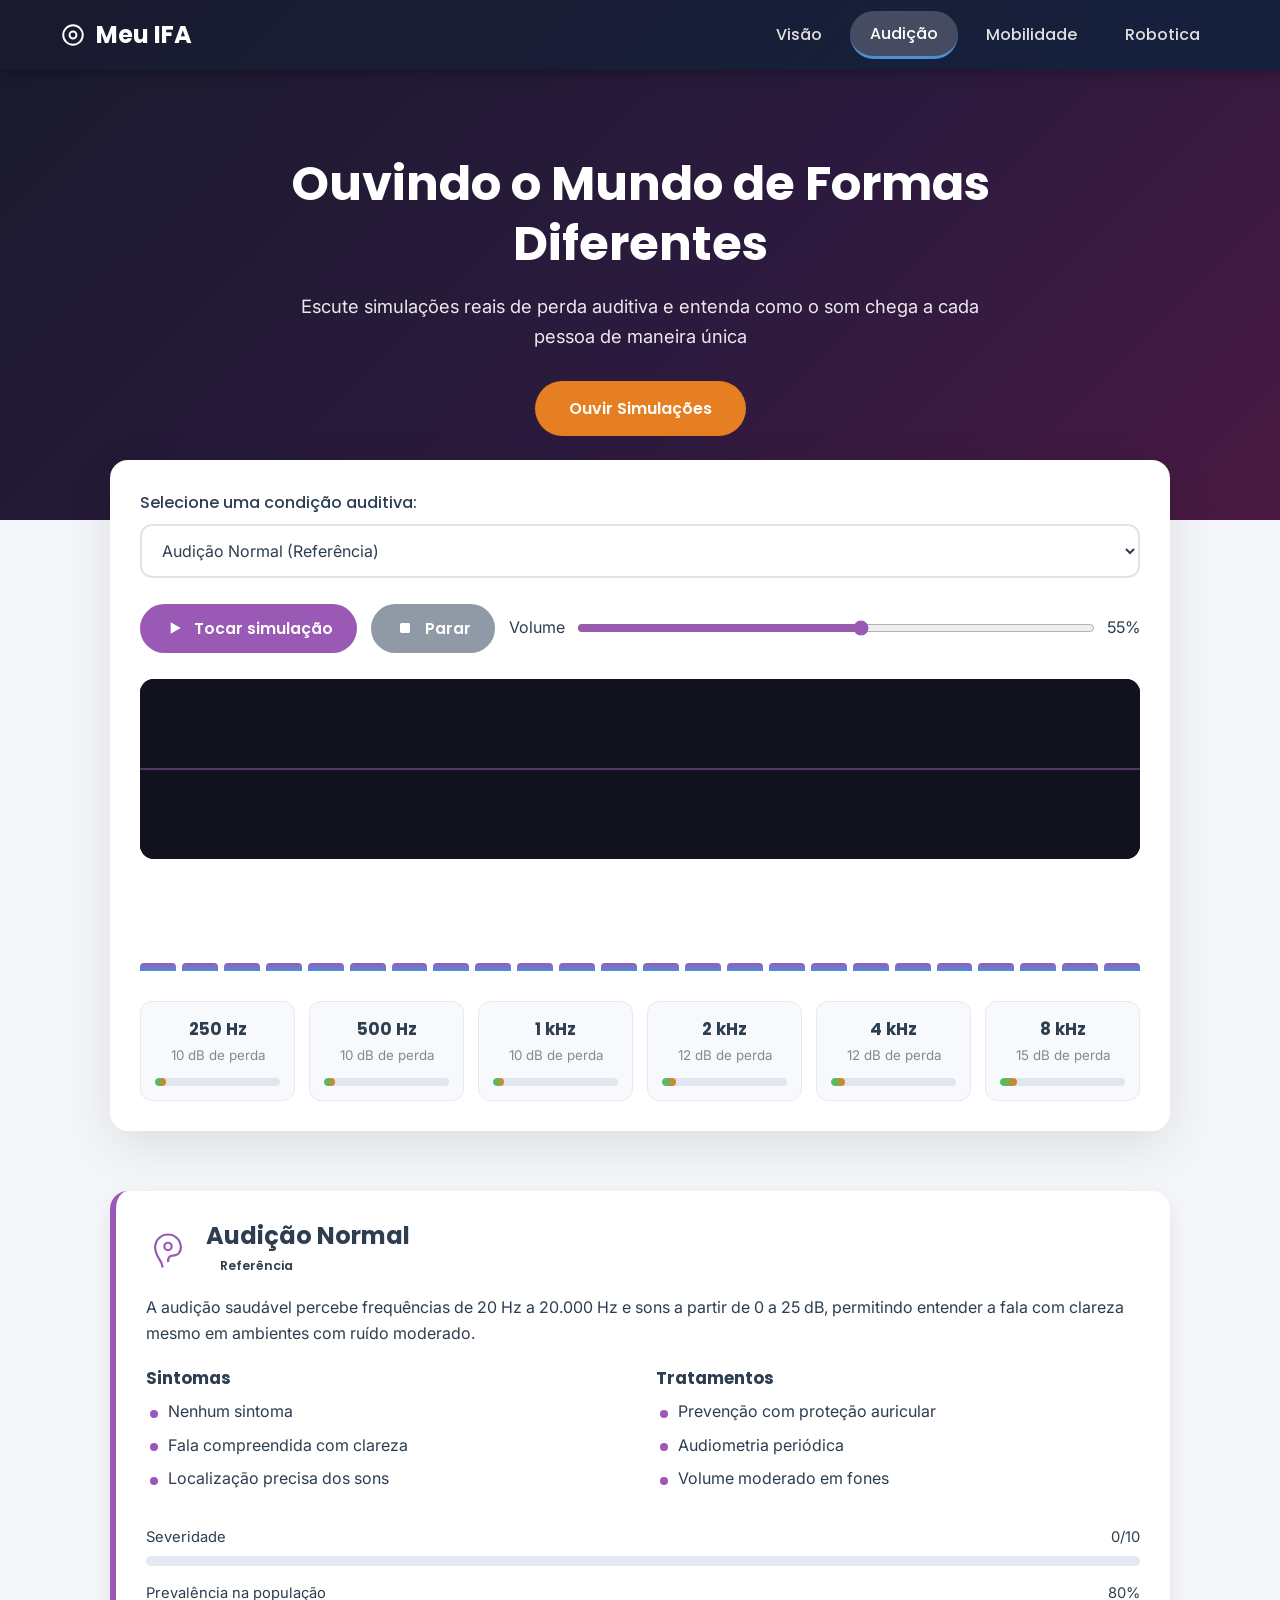
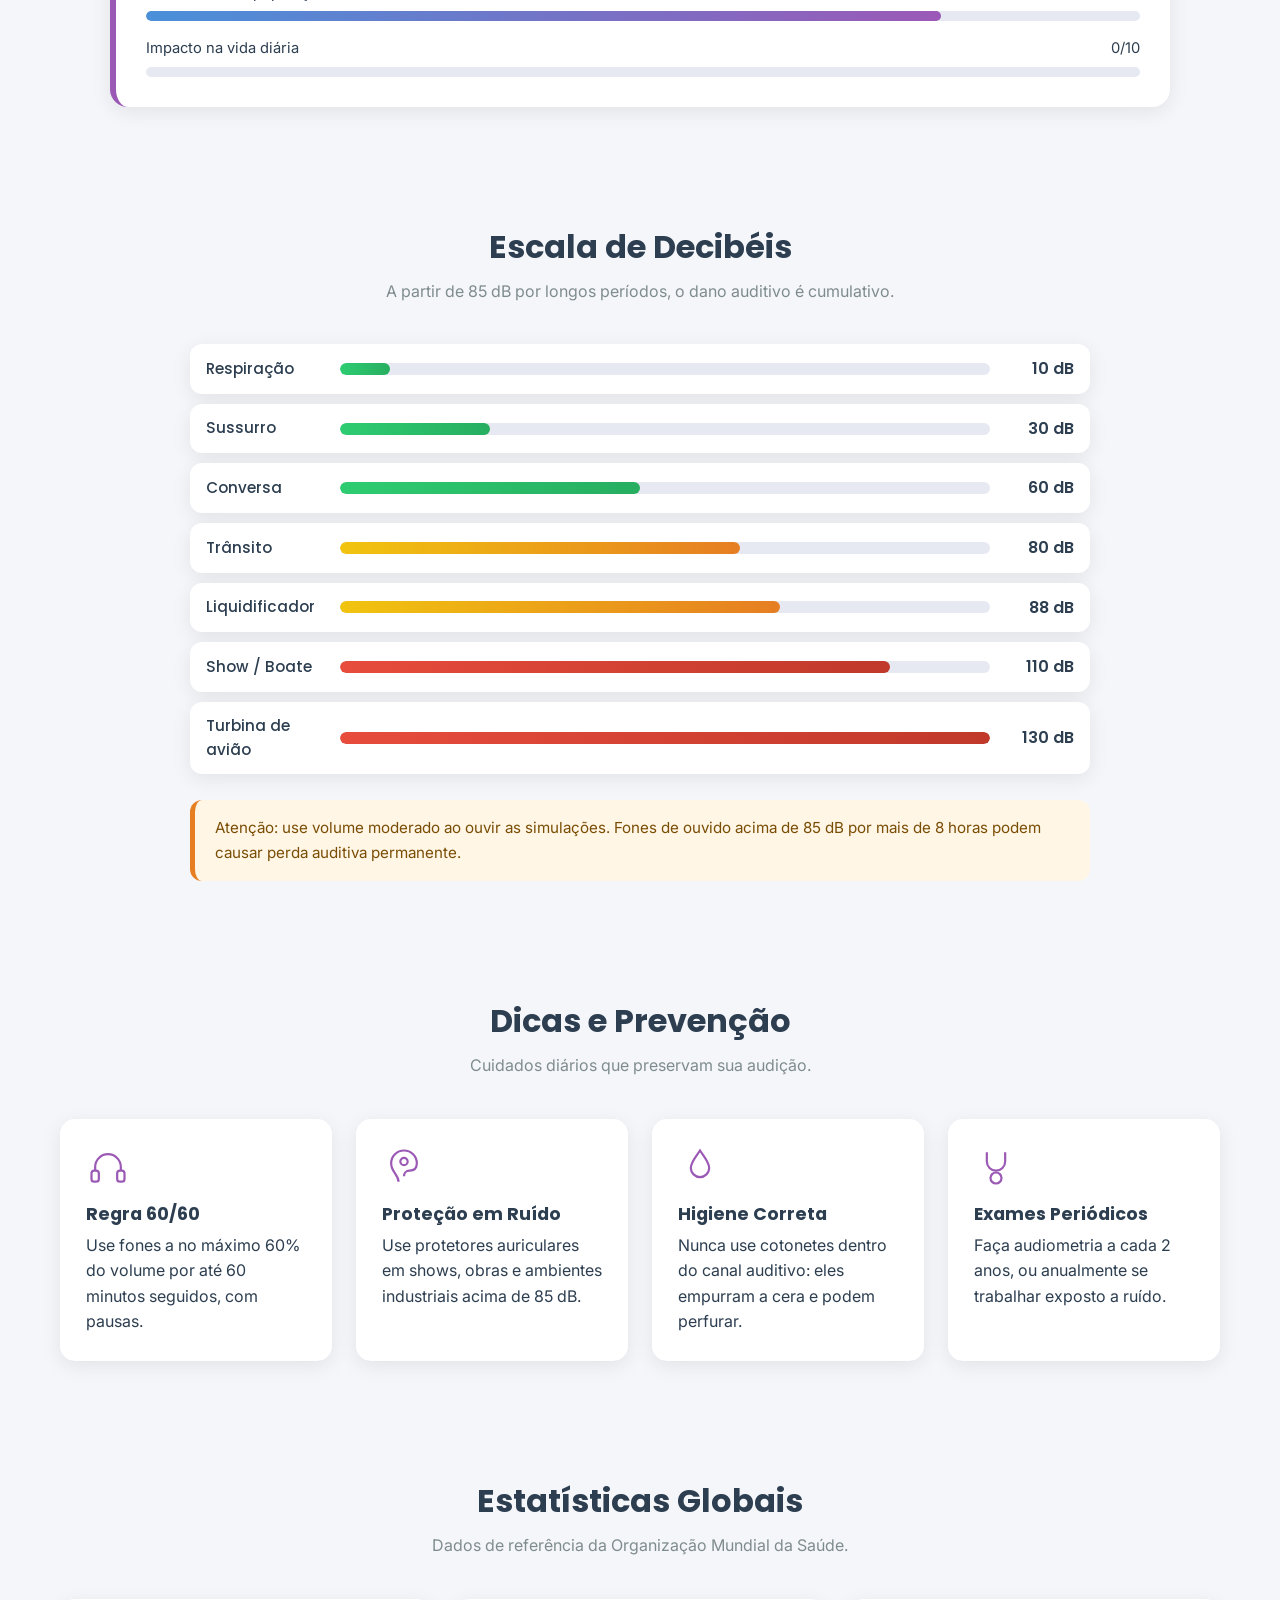
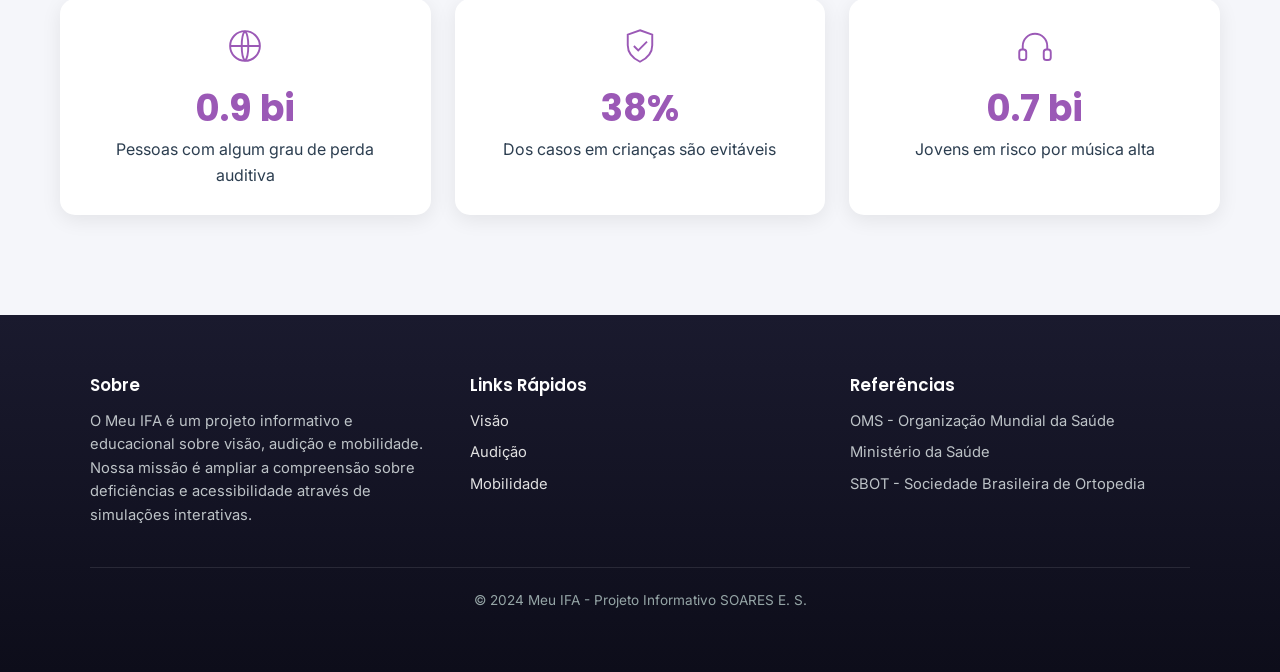
==== commit 7e4aae58: "Update audicao.html" ====
--- a/audicao.html
+++ b/audicao.html
@@ -270,7 +270,7 @@
           </ul>
         </div>
       </div>
-      <div class="footer-base">&copy; 2024 Meu IFA - Projeto Informativo E. Soares. S</div>
+      <div class="footer-base">&copy; 2024 Meu IFA - Projeto Informativo SOARES E. S.</div>
     </footer>
 
     <button class="btn-topo" type="button" aria-label="Voltar ao topo">
